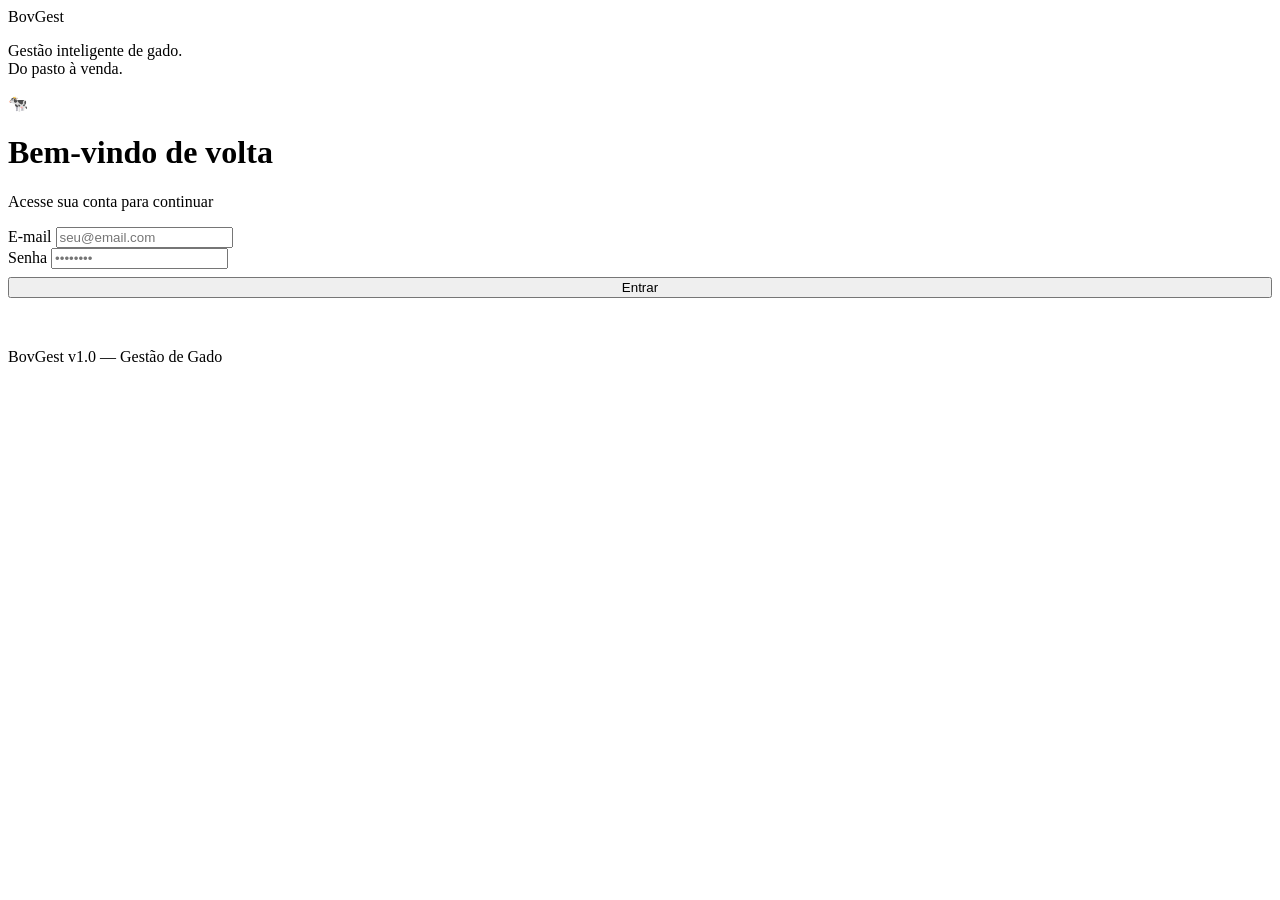
==== index.html @ 1600a2b7 "Create index.html" ====
<!DOCTYPE html>
<html lang="pt-BR">
<head>
  <meta charset="UTF-8" />
  <meta name="viewport" content="width=device-width, initial-scale=1.0" />
  <title>BovGest — Acesso</title>
  <link rel="stylesheet" href="styles.css" />
</head>
<body>

<div class="login-page">
  <!-- Cover -->
  <div class="login-cover">
    <div class="login-cover__logo">Bov<span>Gest</span></div>
    <p class="login-cover__tagline">Gestão inteligente de gado.<br>Do pasto à venda.</p>
    <div class="login-cover__art">🐄</div>
  </div>

  <!-- Painel de login -->
  <div class="login-panel">
    <h1 class="login-panel__title">Bem-vindo de volta</h1>
    <p class="login-panel__sub">Acesse sua conta para continuar</p>

    <form class="login-form" id="login-form" onsubmit="handleLogin(event)">
      <div class="form-group">
        <label class="form-label" for="email">E-mail</label>
        <input
          class="form-input"
          type="email"
          id="email"
          name="email"
          placeholder="seu@email.com"
          required
          autocomplete="email"
        />
      </div>

      <div class="form-group">
        <label class="form-label" for="password">Senha</label>
        <input
          class="form-input"
          type="password"
          id="password"
          name="password"
          placeholder="••••••••"
          required
          autocomplete="current-password"
        />
      </div>

      <button class="btn btn-primary" type="submit" id="login-btn" style="width:100%;justify-content:center;margin-top:8px;">
        Entrar
      </button>

      <div id="login-error" class="hidden" style="
        margin-top:14px;
        padding:10px 14px;
        background:var(--danger-light);
        color:var(--danger);
        border-radius:var(--radius);
        font-size:.85rem;
      "></div>
    </form>

    <p class="login-footer">
      BovGest v1.0 &mdash; Gestão de Gado
    </p>
  </div>
</div>

<!-- Scripts -->
<script src="api/supabase.js"></script>
<script src="api/helpers.js"></script>
<script>
  // Redireciona se já estiver logado
  document.addEventListener('DOMContentLoaded', () => {
    if (SupabaseAPI.isAuthenticated()) {
      window.location.href = 'dashboard.html';
    }
  });

  async function handleLogin(e) {
    e.preventDefault();
    const btn = document.getElementById('login-btn');
    const errEl = document.getElementById('login-error');

    const email    = document.getElementById('email').value.trim();
    const password = document.getElementById('password').value;

    errEl.classList.add('hidden');
    Helpers.setLoading(btn, true);

    try {
      await SupabaseAPI.signIn(email, password);
      window.location.href = 'dashboard.html';
    } catch (err) {
      errEl.textContent = err.message || 'Falha ao entrar. Verifique suas credenciais.';
      errEl.classList.remove('hidden');
    } finally {
      Helpers.setLoading(btn, false, 'Entrar');
    }
  }
</script>
</body>
</html>
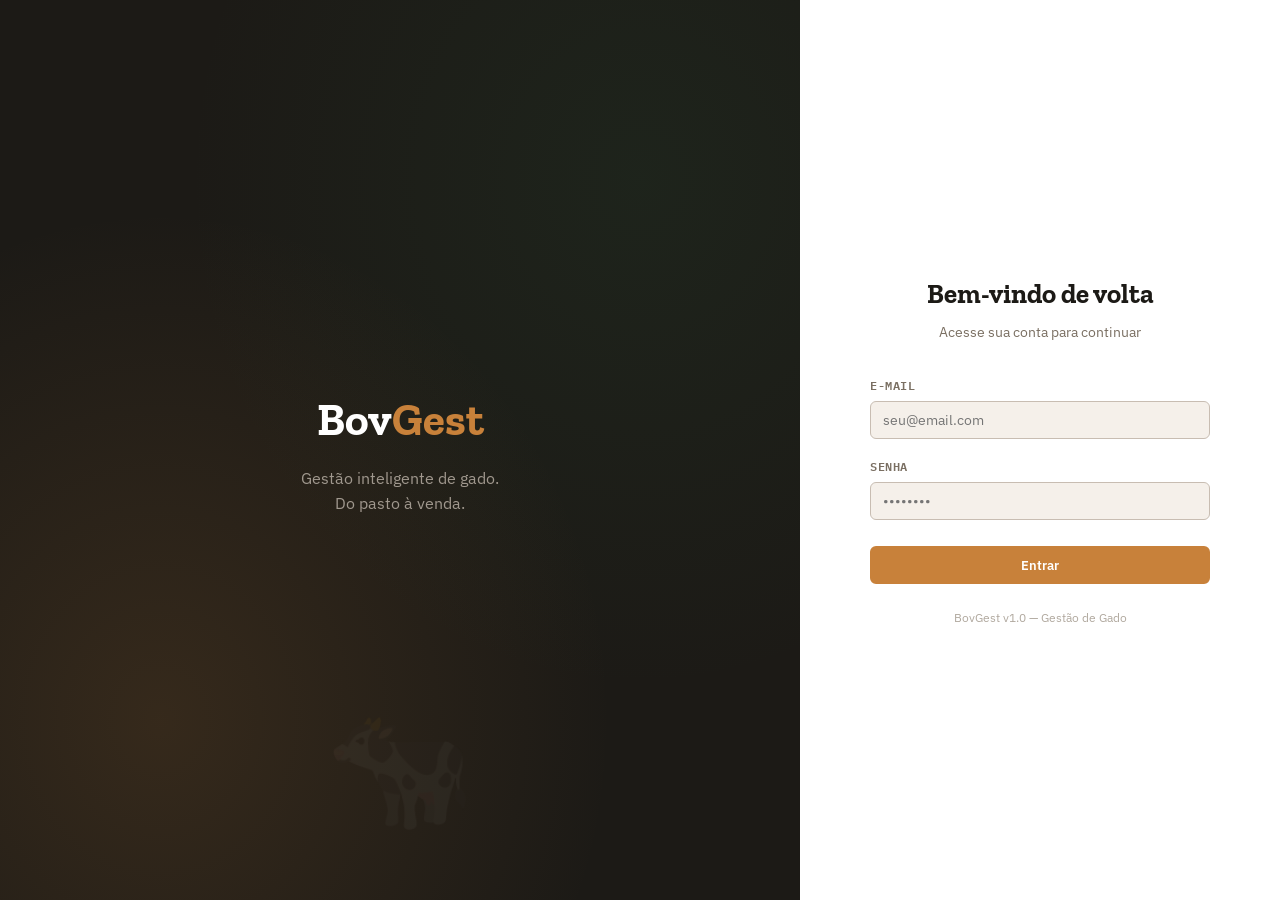
==== commit 7708be8b: "Update index.html" ====
--- a/index.html
+++ b/index.html
@@ -9,19 +9,20 @@
 <body>
 
 <div class="login-page">
-  <!-- Cover -->
+
+  <!-- Coluna esquerda: visual -->
   <div class="login-cover">
     <div class="login-cover__logo">Bov<span>Gest</span></div>
     <p class="login-cover__tagline">Gestão inteligente de gado.<br>Do pasto à venda.</p>
     <div class="login-cover__art">🐄</div>
   </div>
 
-  <!-- Painel de login -->
+  <!-- Coluna direita: formulário -->
   <div class="login-panel">
     <h1 class="login-panel__title">Bem-vindo de volta</h1>
     <p class="login-panel__sub">Acesse sua conta para continuar</p>
 
-    <form class="login-form" id="login-form" onsubmit="handleLogin(event)">
+    <form class="login-form" id="login-form">
       <div class="form-group">
         <label class="form-label" for="email">E-mail</label>
         <input
@@ -48,18 +49,28 @@
         />
       </div>
 
-      <button class="btn btn-primary" type="submit" id="login-btn" style="width:100%;justify-content:center;margin-top:8px;">
+      <button
+        class="btn btn-primary"
+        type="submit"
+        id="login-btn"
+        style="width:100%;justify-content:center;margin-top:8px;"
+      >
         Entrar
       </button>
 
-      <div id="login-error" class="hidden" style="
-        margin-top:14px;
-        padding:10px 14px;
-        background:var(--danger-light);
-        color:var(--danger);
-        border-radius:var(--radius);
-        font-size:.85rem;
-      "></div>
+      <div
+        id="login-error"
+        style="
+          display:none;
+          margin-top:14px;
+          padding:10px 14px;
+          background:#fee2e2;
+          color:#dc2626;
+          border-radius:var(--radius);
+          font-size:.85rem;
+          border:1px solid #fca5a5;
+        "
+      ></div>
     </form>
 
     <p class="login-footer">
@@ -68,38 +79,40 @@
   </div>
 </div>
 
-<!-- Scripts -->
 <script src="api/supabase.js"></script>
 <script src="api/helpers.js"></script>
 <script>
-  // Redireciona se já estiver logado
   document.addEventListener('DOMContentLoaded', () => {
+    // Redireciona para o dashboard se já estiver autenticado
     if (SupabaseAPI.isAuthenticated()) {
       window.location.href = 'dashboard.html';
+      return;
     }
+
+    const form   = document.getElementById('login-form');
+    const btn    = document.getElementById('login-btn');
+    const errEl  = document.getElementById('login-error');
+
+    form.addEventListener('submit', async (e) => {
+      e.preventDefault();
+
+      const email    = document.getElementById('email').value.trim();
+      const password = document.getElementById('password').value;
+
+      errEl.style.display = 'none';
+      Helpers.setLoading(btn, true);
+
+      try {
+        await SupabaseAPI.signIn(email, password);
+        window.location.href = 'dashboard.html';
+      } catch (err) {
+        errEl.textContent   = err.message || 'Falha ao entrar. Verifique suas credenciais.';
+        errEl.style.display = 'block';
+      } finally {
+        Helpers.setLoading(btn, false, 'Entrar');
+      }
+    });
   });
-
-  async function handleLogin(e) {
-    e.preventDefault();
-    const btn = document.getElementById('login-btn');
-    const errEl = document.getElementById('login-error');
-
-    const email    = document.getElementById('email').value.trim();
-    const password = document.getElementById('password').value;
-
-    errEl.classList.add('hidden');
-    Helpers.setLoading(btn, true);
-
-    try {
-      await SupabaseAPI.signIn(email, password);
-      window.location.href = 'dashboard.html';
-    } catch (err) {
-      errEl.textContent = err.message || 'Falha ao entrar. Verifique suas credenciais.';
-      errEl.classList.remove('hidden');
-    } finally {
-      Helpers.setLoading(btn, false, 'Entrar');
-    }
-  }
 </script>
 </body>
 </html>
--- a/styles.css
+++ b/styles.css
@@ -0,0 +1,831 @@
+/* ─────────────────────────────────────────────────────────────────────────────
+   BovGest — Sistema de Gestão de Gado
+   Design: Earthy industrial — tons de terra, tipografia slab, utilidade real
+   ───────────────────────────────────────────────────────────────────────────── */
+
+@import url('https://fonts.googleapis.com/css2?family=Zilla+Slab:wght@400;500;600;700&family=IBM+Plex+Mono:wght@400;500&family=IBM+Plex+Sans:wght@300;400;500;600&display=swap');
+
+/* ─── TOKENS ──────────────────────────────────────────────────────────────── */
+:root {
+  --brand:        #c8813a;
+  --brand-dark:   #a0612b;
+  --brand-light:  #f0d4b0;
+  --accent:       #2f7a4d;
+  --accent-light: #d4ede0;
+  --danger:       #b83232;
+  --danger-light: #fce8e8;
+  --warn:         #c49a0a;
+  --warn-light:   #fdf3cc;
+  --info:         #2a6fad;
+
+  --bg:           #f5f0ea;
+  --bg-card:      #ffffff;
+  --bg-sidebar:   #1c1a16;
+  --bg-header:    #251f18;
+
+  --text:         #1c1a16;
+  --text-muted:   #7a6f62;
+  --text-light:   #b0a89e;
+  --text-inverse: #f5f0ea;
+
+  --border:       #e0d6cc;
+  --border-dark:  #c8bdb2;
+
+  --radius:       6px;
+  --radius-lg:    12px;
+  --shadow-sm:    0 1px 3px rgba(0,0,0,.10);
+  --shadow:       0 4px 16px rgba(0,0,0,.12);
+  --shadow-lg:    0 12px 40px rgba(0,0,0,.18);
+
+  --sidebar-w:    240px;
+  --header-h:     60px;
+
+  --font-display: 'Zilla Slab', Georgia, serif;
+  --font-body:    'IBM Plex Sans', sans-serif;
+  --font-mono:    'IBM Plex Mono', monospace;
+
+  --transition:   all .2s ease;
+}
+
+/* ─── RESET ───────────────────────────────────────────────────────────────── */
+*, *::before, *::after { box-sizing: border-box; margin: 0; padding: 0; }
+html { font-size: 15px; -webkit-font-smoothing: antialiased; }
+body {
+  font-family: var(--font-body);
+  background: var(--bg);
+  color: var(--text);
+  line-height: 1.6;
+  min-height: 100vh;
+}
+a { color: var(--brand); text-decoration: none; }
+a:hover { color: var(--brand-dark); }
+img { max-width: 100%; display: block; }
+button { cursor: pointer; font-family: inherit; }
+input, select, textarea { font-family: inherit; }
+
+/* ─── LAYOUT PRINCIPAL ────────────────────────────────────────────────────── */
+.app-layout {
+  display: grid;
+  grid-template-columns: var(--sidebar-w) 1fr;
+  grid-template-rows: var(--header-h) 1fr;
+  grid-template-areas:
+    "sidebar header"
+    "sidebar main";
+  min-height: 100vh;
+}
+
+/* ─── SIDEBAR ──────────────────────────────────────────────────────────────── */
+.sidebar {
+  grid-area: sidebar;
+  background: var(--bg-sidebar);
+  display: flex;
+  flex-direction: column;
+  position: fixed;
+  top: 0; left: 0;
+  width: var(--sidebar-w);
+  height: 100vh;
+  z-index: 100;
+  overflow: hidden;
+}
+
+.sidebar__brand {
+  display: flex;
+  align-items: center;
+  gap: 10px;
+  padding: 20px 20px 16px;
+  border-bottom: 1px solid rgba(255,255,255,.08);
+}
+
+.sidebar__brand-icon {
+  width: 36px; height: 36px;
+  background: var(--brand);
+  border-radius: var(--radius);
+  display: grid;
+  place-items: center;
+  font-size: 18px;
+  flex-shrink: 0;
+}
+
+.sidebar__brand-name {
+  font-family: var(--font-display);
+  font-size: 1.15rem;
+  font-weight: 700;
+  color: var(--text-inverse);
+  letter-spacing: .01em;
+}
+
+.sidebar__brand-sub {
+  font-size: .65rem;
+  color: var(--text-light);
+  font-family: var(--font-mono);
+  letter-spacing: .06em;
+  text-transform: uppercase;
+}
+
+.sidebar__nav {
+  flex: 1;
+  padding: 16px 12px;
+  overflow-y: auto;
+  display: flex;
+  flex-direction: column;
+  gap: 2px;
+}
+
+.nav-label {
+  font-size: .6rem;
+  font-family: var(--font-mono);
+  letter-spacing: .1em;
+  text-transform: uppercase;
+  color: var(--text-light);
+  padding: 12px 8px 4px;
+  opacity: .7;
+}
+
+.nav-link {
+  display: flex;
+  align-items: center;
+  gap: 10px;
+  padding: 9px 12px;
+  border-radius: var(--radius);
+  color: #c8c0b8;
+  font-size: .88rem;
+  font-weight: 500;
+  transition: var(--transition);
+}
+
+.nav-link:hover {
+  background: rgba(255,255,255,.06);
+  color: #fff;
+}
+
+.nav-link.active {
+  background: var(--brand);
+  color: #fff;
+}
+
+.nav-link__icon {
+  width: 20px;
+  text-align: center;
+  font-size: 1rem;
+  flex-shrink: 0;
+}
+
+.sidebar__footer {
+  padding: 12px;
+  border-top: 1px solid rgba(255,255,255,.08);
+}
+
+.sidebar__user {
+  display: flex;
+  align-items: center;
+  gap: 10px;
+  padding: 10px 12px;
+  border-radius: var(--radius);
+  cursor: pointer;
+  transition: var(--transition);
+}
+
+.sidebar__user:hover { background: rgba(255,255,255,.06); }
+
+.sidebar__avatar {
+  width: 34px; height: 34px;
+  border-radius: 50%;
+  background: var(--brand-dark);
+  display: grid;
+  place-items: center;
+  font-size: .85rem;
+  font-weight: 700;
+  color: #fff;
+  flex-shrink: 0;
+}
+
+.sidebar__username {
+  font-size: .85rem;
+  font-weight: 500;
+  color: #e0d8d0;
+  white-space: nowrap;
+  overflow: hidden;
+  text-overflow: ellipsis;
+}
+
+.sidebar__role {
+  font-size: .7rem;
+  color: var(--text-light);
+  font-family: var(--font-mono);
+}
+
+/* ─── HEADER ───────────────────────────────────────────────────────────────── */
+.header {
+  grid-area: header;
+  background: var(--bg-header);
+  display: flex;
+  align-items: center;
+  justify-content: space-between;
+  padding: 0 28px;
+  position: sticky;
+  top: 0;
+  z-index: 50;
+  border-bottom: 1px solid rgba(255,255,255,.06);
+}
+
+.header__title {
+  font-family: var(--font-display);
+  font-size: 1.1rem;
+  font-weight: 600;
+  color: var(--text-inverse);
+}
+
+.header__actions {
+  display: flex;
+  align-items: center;
+  gap: 12px;
+}
+
+/* ─── MAIN CONTENT ─────────────────────────────────────────────────────────── */
+.main {
+  grid-area: main;
+  padding: 28px;
+  overflow-y: auto;
+}
+
+.page-header {
+  display: flex;
+  align-items: flex-end;
+  justify-content: space-between;
+  margin-bottom: 24px;
+  flex-wrap: wrap;
+  gap: 16px;
+}
+
+.page-title {
+  font-family: var(--font-display);
+  font-size: 1.6rem;
+  font-weight: 700;
+  color: var(--text);
+}
+
+.page-subtitle {
+  font-size: .85rem;
+  color: var(--text-muted);
+  margin-top: 2px;
+}
+
+/* ─── CARDS ────────────────────────────────────────────────────────────────── */
+.card {
+  background: var(--bg-card);
+  border: 1px solid var(--border);
+  border-radius: var(--radius-lg);
+  box-shadow: var(--shadow-sm);
+}
+
+.card-body { padding: 20px; }
+.card-header {
+  padding: 16px 20px;
+  border-bottom: 1px solid var(--border);
+  display: flex;
+  align-items: center;
+  justify-content: space-between;
+}
+.card-title {
+  font-family: var(--font-display);
+  font-size: 1rem;
+  font-weight: 600;
+}
+
+/* ─── STAT CARDS ────────────────────────────────────────────────────────────── */
+.stats-grid {
+  display: grid;
+  grid-template-columns: repeat(auto-fill, minmax(200px, 1fr));
+  gap: 16px;
+  margin-bottom: 24px;
+}
+
+.stat-card {
+  background: var(--bg-card);
+  border: 1px solid var(--border);
+  border-radius: var(--radius-lg);
+  padding: 20px;
+  position: relative;
+  overflow: hidden;
+  transition: var(--transition);
+}
+
+.stat-card:hover { box-shadow: var(--shadow); transform: translateY(-1px); }
+
+.stat-card::before {
+  content: '';
+  position: absolute;
+  top: 0; left: 0; right: 0;
+  height: 3px;
+  background: var(--brand);
+}
+
+.stat-card.green::before { background: var(--accent); }
+.stat-card.blue::before  { background: var(--info); }
+.stat-card.red::before   { background: var(--danger); }
+
+.stat-icon {
+  font-size: 1.4rem;
+  margin-bottom: 10px;
+}
+
+.stat-value {
+  font-family: var(--font-display);
+  font-size: 1.8rem;
+  font-weight: 700;
+  line-height: 1;
+  margin-bottom: 4px;
+}
+
+.stat-label {
+  font-size: .78rem;
+  color: var(--text-muted);
+  font-family: var(--font-mono);
+  text-transform: uppercase;
+  letter-spacing: .04em;
+}
+
+/* ─── GRID LAYOUT ──────────────────────────────────────────────────────────── */
+.grid-2 { display: grid; grid-template-columns: repeat(2, 1fr); gap: 20px; }
+.grid-3 { display: grid; grid-template-columns: repeat(3, 1fr); gap: 20px; }
+.grid-auto { display: grid; grid-template-columns: repeat(auto-fill, minmax(260px, 1fr)); gap: 20px; }
+
+/* ─── TABLE ────────────────────────────────────────────────────────────────── */
+.table-wrapper { overflow-x: auto; }
+
+table {
+  width: 100%;
+  border-collapse: collapse;
+  font-size: .88rem;
+}
+
+thead th {
+  background: #f8f4f0;
+  padding: 10px 14px;
+  text-align: left;
+  font-weight: 600;
+  font-size: .75rem;
+  font-family: var(--font-mono);
+  text-transform: uppercase;
+  letter-spacing: .05em;
+  color: var(--text-muted);
+  border-bottom: 2px solid var(--border);
+  white-space: nowrap;
+}
+
+tbody td {
+  padding: 11px 14px;
+  border-bottom: 1px solid var(--border);
+  vertical-align: middle;
+}
+
+tbody tr:last-child td { border-bottom: none; }
+tbody tr:hover { background: #fdfaf7; }
+
+.table__empty {
+  text-align: center;
+  color: var(--text-muted);
+  padding: 40px !important;
+  font-style: italic;
+}
+
+/* ─── BUTTONS ──────────────────────────────────────────────────────────────── */
+.btn {
+  display: inline-flex;
+  align-items: center;
+  gap: 6px;
+  padding: 8px 18px;
+  border-radius: var(--radius);
+  font-size: .88rem;
+  font-weight: 600;
+  font-family: var(--font-body);
+  border: 2px solid transparent;
+  transition: var(--transition);
+  white-space: nowrap;
+}
+
+.btn:disabled { opacity: .5; cursor: not-allowed; }
+
+.btn-primary {
+  background: var(--brand);
+  color: #fff;
+  border-color: var(--brand);
+}
+.btn-primary:hover { background: var(--brand-dark); border-color: var(--brand-dark); }
+
+.btn-secondary {
+  background: transparent;
+  color: var(--text);
+  border-color: var(--border-dark);
+}
+.btn-secondary:hover { border-color: var(--text-muted); background: #faf6f2; }
+
+.btn-danger {
+  background: var(--danger);
+  color: #fff;
+  border-color: var(--danger);
+}
+.btn-danger:hover { background: #922626; }
+
+.btn-ghost {
+  background: transparent;
+  color: var(--text-muted);
+  border-color: transparent;
+  padding: 6px 10px;
+}
+.btn-ghost:hover { color: var(--text); background: var(--bg); }
+
+.btn-sm { padding: 5px 12px; font-size: .8rem; }
+.btn-icon { padding: 7px; }
+
+/* ─── FORMS ────────────────────────────────────────────────────────────────── */
+.form-group {
+  display: flex;
+  flex-direction: column;
+  gap: 6px;
+  margin-bottom: 18px;
+}
+
+.form-label {
+  font-size: .8rem;
+  font-weight: 600;
+  color: var(--text-muted);
+  font-family: var(--font-mono);
+  text-transform: uppercase;
+  letter-spacing: .05em;
+}
+
+.form-input,
+.form-select,
+.form-textarea {
+  width: 100%;
+  padding: 9px 12px;
+  background: var(--bg);
+  border: 1.5px solid var(--border-dark);
+  border-radius: var(--radius);
+  font-size: .9rem;
+  color: var(--text);
+  transition: var(--transition);
+  outline: none;
+}
+
+.form-input:focus,
+.form-select:focus,
+.form-textarea:focus {
+  border-color: var(--brand);
+  background: #fff;
+  box-shadow: 0 0 0 3px rgba(200, 129, 58, .15);
+}
+
+.form-input.input--error,
+.form-select.input--error { border-color: var(--danger); }
+
+.form-textarea { resize: vertical; min-height: 80px; }
+.form-row { display: grid; grid-template-columns: 1fr 1fr; gap: 16px; }
+.form-actions { display: flex; gap: 10px; justify-content: flex-end; padding-top: 8px; }
+
+/* ─── BADGE ────────────────────────────────────────────────────────────────── */
+.badge {
+  display: inline-block;
+  padding: 2px 10px;
+  border-radius: 99px;
+  font-size: .72rem;
+  font-weight: 600;
+  font-family: var(--font-mono);
+  text-transform: uppercase;
+  letter-spacing: .04em;
+}
+.badge--green { background: var(--accent-light); color: #1d5c35; }
+.badge--gray  { background: #e8e4e0; color: #5a5550; }
+.badge--blue  { background: #d4e6f5; color: #1a4f7a; }
+.badge--yellow { background: var(--warn-light); color: #7a5e00; }
+.badge--orange { background: var(--brand-light); color: var(--brand-dark); }
+
+/* ─── MODAL ────────────────────────────────────────────────────────────────── */
+.modal {
+  display: none;
+  position: fixed;
+  inset: 0;
+  background: rgba(28,26,22,.6);
+  backdrop-filter: blur(3px);
+  z-index: 1000;
+  align-items: center;
+  justify-content: center;
+  padding: 20px;
+}
+
+.modal--open { display: flex; }
+
+.modal__box {
+  background: var(--bg-card);
+  border-radius: var(--radius-lg);
+  box-shadow: var(--shadow-lg);
+  width: 100%;
+  max-width: 520px;
+  max-height: 90vh;
+  overflow-y: auto;
+  animation: slideUp .22s ease;
+}
+
+@keyframes slideUp {
+  from { transform: translateY(20px); opacity: 0; }
+  to   { transform: translateY(0);    opacity: 1; }
+}
+
+.modal__header {
+  display: flex;
+  align-items: center;
+  justify-content: space-between;
+  padding: 18px 22px;
+  border-bottom: 1px solid var(--border);
+}
+
+.modal__title {
+  font-family: var(--font-display);
+  font-size: 1.1rem;
+  font-weight: 700;
+}
+
+.modal__close {
+  background: none;
+  border: none;
+  font-size: 1.3rem;
+  color: var(--text-muted);
+  cursor: pointer;
+  line-height: 1;
+  padding: 2px 6px;
+  border-radius: 4px;
+  transition: var(--transition);
+}
+.modal__close:hover { background: var(--bg); color: var(--text); }
+
+.modal__body { padding: 22px; }
+
+/* ─── TOAST ────────────────────────────────────────────────────────────────── */
+.toast-container {
+  position: fixed;
+  bottom: 24px; right: 24px;
+  z-index: 9999;
+  display: flex;
+  flex-direction: column;
+  gap: 8px;
+  pointer-events: none;
+}
+
+.toast {
+  display: flex;
+  align-items: center;
+  gap: 10px;
+  padding: 12px 18px;
+  border-radius: var(--radius);
+  background: var(--bg-header);
+  color: var(--text-inverse);
+  font-size: .88rem;
+  font-weight: 500;
+  box-shadow: var(--shadow-lg);
+  opacity: 0;
+  transform: translateX(30px);
+  transition: all .3s ease;
+  pointer-events: all;
+  max-width: 340px;
+}
+
+.toast--show { opacity: 1; transform: translateX(0); }
+.toast--success .toast__icon { color: #6fcf97; }
+.toast--error   .toast__icon { color: #eb5757; }
+.toast--warning .toast__icon { color: #f2c94c; }
+.toast--info    .toast__icon { color: #56ccf2; }
+
+/* ─── LOGIN PAGE ───────────────────────────────────────────────────────────── */
+.login-page {
+  min-height: 100vh;
+  display: grid;
+  grid-template-columns: 1fr 480px;
+}
+
+.login-cover {
+  background: var(--bg-sidebar);
+  display: flex;
+  flex-direction: column;
+  align-items: center;
+  justify-content: center;
+  padding: 60px;
+  position: relative;
+  overflow: hidden;
+}
+
+.login-cover::before {
+  content: '';
+  position: absolute;
+  inset: 0;
+  background:
+    radial-gradient(ellipse at 20% 80%, rgba(200,129,58,.15) 0%, transparent 50%),
+    radial-gradient(ellipse at 80% 20%, rgba(47,122,77,.10) 0%, transparent 50%);
+}
+
+.login-cover__logo {
+  font-family: var(--font-display);
+  font-size: 3rem;
+  font-weight: 700;
+  color: #fff;
+  position: relative;
+}
+
+.login-cover__logo span { color: var(--brand); }
+
+.login-cover__tagline {
+  color: #a0988e;
+  font-size: 1.05rem;
+  margin-top: 10px;
+  position: relative;
+  text-align: center;
+}
+
+.login-cover__art {
+  position: absolute;
+  bottom: 40px;
+  font-size: 8rem;
+  opacity: .04;
+}
+
+.login-panel {
+  background: #fff;
+  display: flex;
+  flex-direction: column;
+  align-items: center;
+  justify-content: center;
+  padding: 60px 48px;
+}
+
+.login-panel__title {
+  font-family: var(--font-display);
+  font-size: 1.8rem;
+  font-weight: 700;
+  margin-bottom: 6px;
+}
+
+.login-panel__sub {
+  color: var(--text-muted);
+  font-size: .9rem;
+  margin-bottom: 32px;
+}
+
+.login-form { width: 100%; max-width: 340px; }
+
+.login-footer {
+  margin-top: 24px;
+  font-size: .8rem;
+  color: var(--text-light);
+  text-align: center;
+}
+
+/* ─── SEARCH + FILTER BAR ──────────────────────────────────────────────────── */
+.filter-bar {
+  display: flex;
+  align-items: center;
+  gap: 10px;
+  flex-wrap: wrap;
+  margin-bottom: 20px;
+}
+
+.filter-bar .form-input { max-width: 240px; }
+.filter-bar .form-select { max-width: 180px; }
+
+/* ─── EMPTY STATE ──────────────────────────────────────────────────────────── */
+.empty-state {
+  display: flex;
+  flex-direction: column;
+  align-items: center;
+  justify-content: center;
+  padding: 60px 20px;
+  color: var(--text-muted);
+  text-align: center;
+}
+
+.empty-state__icon { font-size: 3rem; margin-bottom: 12px; opacity: .4; }
+.empty-state__title { font-family: var(--font-display); font-size: 1.1rem; margin-bottom: 6px; }
+.empty-state__sub { font-size: .88rem; }
+
+/* ─── LOT CARD ─────────────────────────────────────────────────────────────── */
+.lot-card {
+  background: var(--bg-card);
+  border: 1px solid var(--border);
+  border-radius: var(--radius-lg);
+  padding: 18px 20px;
+  transition: var(--transition);
+  cursor: pointer;
+  position: relative;
+}
+
+.lot-card:hover { box-shadow: var(--shadow); border-color: var(--brand-light); }
+.lot-card__name { font-family: var(--font-display); font-size: 1rem; font-weight: 700; margin-bottom: 4px; }
+.lot-card__info { font-size: .82rem; color: var(--text-muted); margin-bottom: 12px; font-family: var(--font-mono); }
+
+.lot-card__stats {
+  display: grid;
+  grid-template-columns: 1fr 1fr;
+  gap: 8px;
+  padding-top: 12px;
+  border-top: 1px solid var(--border);
+}
+
+.lot-card__stat-label { font-size: .7rem; color: var(--text-light); font-family: var(--font-mono); }
+.lot-card__stat-value { font-size: .95rem; font-weight: 600; font-family: var(--font-display); }
+
+.lot-card__actions {
+  position: absolute;
+  top: 14px; right: 14px;
+  display: flex;
+  gap: 4px;
+  opacity: 0;
+  transition: var(--transition);
+}
+
+.lot-card:hover .lot-card__actions { opacity: 1; }
+
+/* ─── TABS ─────────────────────────────────────────────────────────────────── */
+.tabs { display: flex; border-bottom: 2px solid var(--border); gap: 0; margin-bottom: 24px; }
+.tab {
+  padding: 10px 20px;
+  font-size: .88rem;
+  font-weight: 600;
+  color: var(--text-muted);
+  border-bottom: 2px solid transparent;
+  margin-bottom: -2px;
+  cursor: pointer;
+  transition: var(--transition);
+  background: none;
+  border-top: none; border-left: none; border-right: none;
+}
+.tab:hover { color: var(--brand); }
+.tab.active { color: var(--brand); border-bottom-color: var(--brand); }
+
+/* ─── ADMIN SPECIFIC ──────────────────────────────────────────────────────── */
+.admin-header {
+  background: linear-gradient(135deg, #1c1a16 0%, #2a241a 100%);
+  padding: 20px 28px;
+  margin: -28px -28px 24px;
+  border-bottom: 3px solid var(--brand);
+}
+
+.admin-header h1 {
+  font-family: var(--font-display);
+  font-size: 1.4rem;
+  color: #fff;
+}
+
+.admin-header p { font-size: .85rem; color: #a0988e; margin-top: 2px; }
+
+.user-row { display: flex; align-items: center; gap: 10px; }
+.user-row__avatar {
+  width: 30px; height: 30px;
+  border-radius: 50%;
+  background: var(--brand);
+  display: grid; place-items: center;
+  font-size: .78rem; font-weight: 700; color: #fff;
+}
+
+/* ─── SCROLLBAR ────────────────────────────────────────────────────────────── */
+::-webkit-scrollbar { width: 6px; height: 6px; }
+::-webkit-scrollbar-track { background: transparent; }
+::-webkit-scrollbar-thumb { background: var(--border-dark); border-radius: 99px; }
+::-webkit-scrollbar-thumb:hover { background: var(--text-light); }
+
+/* ─── RESPONSIVE ───────────────────────────────────────────────────────────── */
+@media (max-width: 900px) {
+  .app-layout {
+    grid-template-columns: 1fr;
+    grid-template-areas: "header" "main";
+  }
+  .sidebar { display: none; }
+  .main { padding: 16px; }
+  .stats-grid { grid-template-columns: repeat(2, 1fr); }
+  .login-page { grid-template-columns: 1fr; }
+  .login-cover { display: none; }
+  .form-row { grid-template-columns: 1fr; }
+  .grid-2, .grid-3 { grid-template-columns: 1fr; }
+}
+
+@media (max-width: 480px) {
+  .stats-grid { grid-template-columns: 1fr; }
+}
+
+/* ─── UTILITIES ────────────────────────────────────────────────────────────── */
+.text-right { text-align: right; }
+.text-center { text-align: center; }
+.text-muted { color: var(--text-muted); }
+.text-mono { font-family: var(--font-mono); }
+.text-success { color: var(--accent); }
+.text-danger { color: var(--danger); }
+.fw-bold { font-weight: 700; }
+.mt-0 { margin-top: 0; }
+.mb-0 { margin-bottom: 0; }
+.mb-16 { margin-bottom: 16px; }
+.mb-24 { margin-bottom: 24px; }
+.d-flex { display: flex; }
+.align-center { align-items: center; }
+.gap-8 { gap: 8px; }
+.gap-12 { gap: 12px; }
+.flex-1 { flex: 1; }
+.hidden { display: none !important; }
+.loading { opacity: .6; pointer-events: none; }
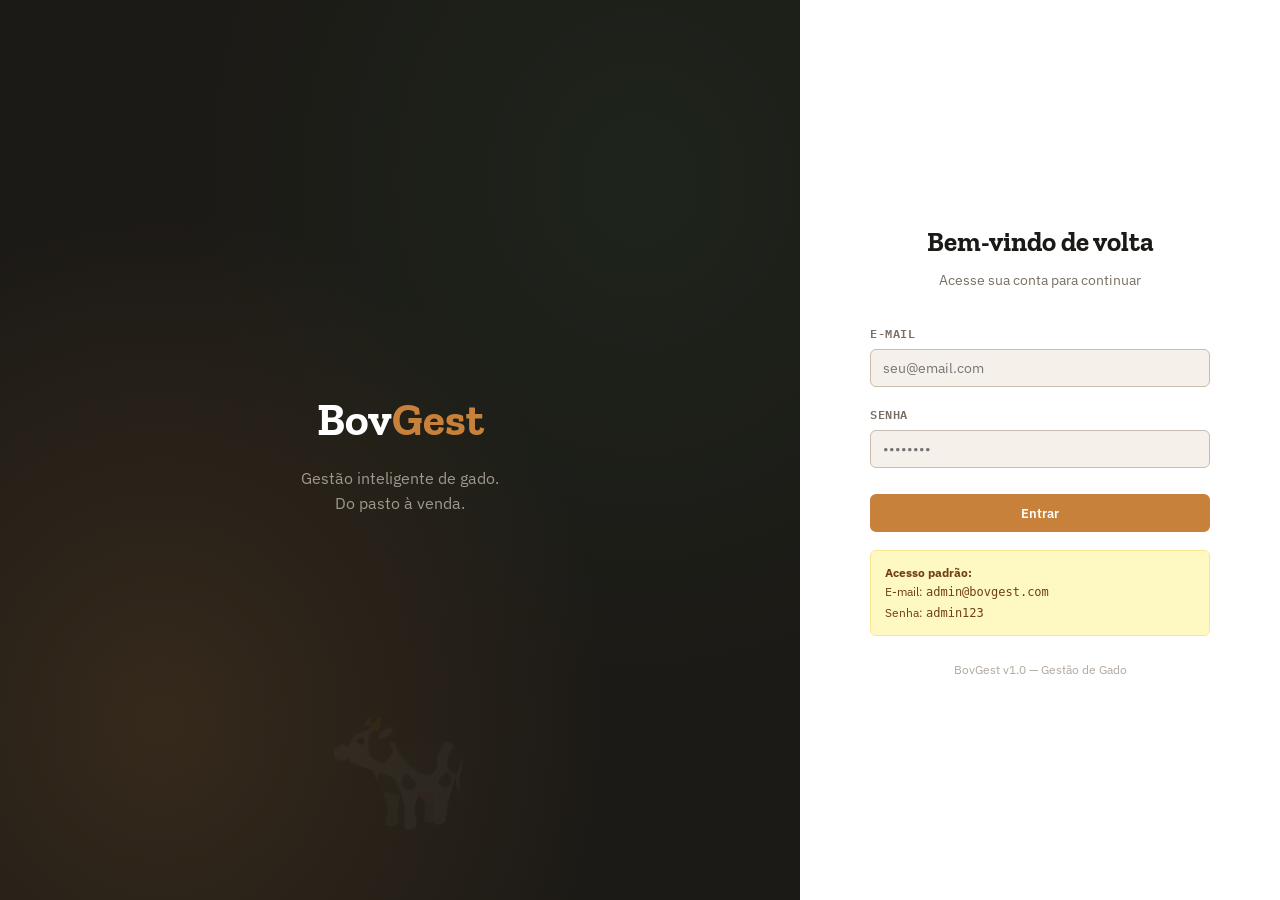
==== commit 4bf5bf04: "Update index.html" ====
--- a/index.html
+++ b/index.html
@@ -22,7 +22,7 @@
     <h1 class="login-panel__title">Bem-vindo de volta</h1>
     <p class="login-panel__sub">Acesse sua conta para continuar</p>
 
-    <form class="login-form" id="login-form">
+    <div class="login-form" id="login-form">
       <div class="form-group">
         <label class="form-label" for="email">E-mail</label>
         <input
@@ -31,7 +31,6 @@
           id="email"
           name="email"
           placeholder="seu@email.com"
-          required
           autocomplete="email"
         />
       </div>
@@ -44,15 +43,15 @@
           id="password"
           name="password"
           placeholder="••••••••"
-          required
           autocomplete="current-password"
         />
       </div>
 
       <button
         class="btn btn-primary"
-        type="submit"
+        type="button"
         id="login-btn"
+        onclick="handleLogin()"
         style="width:100%;justify-content:center;margin-top:8px;"
       >
         Entrar
@@ -66,12 +65,18 @@
           padding:10px 14px;
           background:#fee2e2;
           color:#dc2626;
-          border-radius:var(--radius);
+          border-radius:var(--radius, 8px);
           font-size:.85rem;
           border:1px solid #fca5a5;
         "
       ></div>
-    </form>
+
+      <div style="margin-top:18px;padding:12px 14px;background:#fef9c3;color:#713f12;border-radius:var(--radius,8px);font-size:.8rem;border:1px solid #fde68a;">
+        <strong>Acesso padrão:</strong><br>
+        E-mail: <code>admin@bovgest.com</code><br>
+        Senha: <code>admin123</code>
+      </div>
+    </div>
 
     <p class="login-footer">
       BovGest v1.0 &mdash; Gestão de Gado
@@ -79,40 +84,48 @@
   </div>
 </div>
 
-<script src="api/supabase.js"></script>
-<script src="api/helpers.js"></script>
+<script src="lib/supabase.js"></script>
 <script>
-  document.addEventListener('DOMContentLoaded', () => {
-    // Redireciona para o dashboard se já estiver autenticado
-    if (SupabaseAPI.isAuthenticated()) {
-      window.location.href = 'dashboard.html';
+  // Redireciona se já estiver logado
+  if (typeof SupabaseAPI !== 'undefined' && SupabaseAPI.isAuthenticated()) {
+    window.location.href = 'dashboard.html';
+  }
+
+  // Enter dispara login
+  document.getElementById('password').addEventListener('keydown', function(e) {
+    if (e.key === 'Enter') handleLogin();
+  });
+  document.getElementById('email').addEventListener('keydown', function(e) {
+    if (e.key === 'Enter') handleLogin();
+  });
+
+  async function handleLogin() {
+    const btn      = document.getElementById('login-btn');
+    const errEl    = document.getElementById('login-error');
+    const email    = document.getElementById('email').value.trim();
+    const password = document.getElementById('password').value;
+
+    if (!email || !password) {
+      errEl.textContent   = 'Preencha e-mail e senha.';
+      errEl.style.display = 'block';
       return;
     }
 
-    const form   = document.getElementById('login-form');
-    const btn    = document.getElementById('login-btn');
-    const errEl  = document.getElementById('login-error');
+    btn.disabled    = true;
+    btn.textContent = 'Entrando...';
+    errEl.style.display = 'none';
 
-    form.addEventListener('submit', async (e) => {
-      e.preventDefault();
-
-      const email    = document.getElementById('email').value.trim();
-      const password = document.getElementById('password').value;
-
-      errEl.style.display = 'none';
-      Helpers.setLoading(btn, true);
-
-      try {
-        await SupabaseAPI.signIn(email, password);
-        window.location.href = 'dashboard.html';
-      } catch (err) {
-        errEl.textContent   = err.message || 'Falha ao entrar. Verifique suas credenciais.';
-        errEl.style.display = 'block';
-      } finally {
-        Helpers.setLoading(btn, false, 'Entrar');
-      }
-    });
-  });
+    try {
+      await SupabaseAPI.signIn(email, password);
+      window.location.href = 'dashboard.html';
+    } catch (err) {
+      errEl.textContent   = err.message || 'Falha ao entrar. Verifique suas credenciais.';
+      errEl.style.display = 'block';
+    } finally {
+      btn.disabled    = false;
+      btn.textContent = 'Entrar';
+    }
+  }
 </script>
 </body>
 </html>
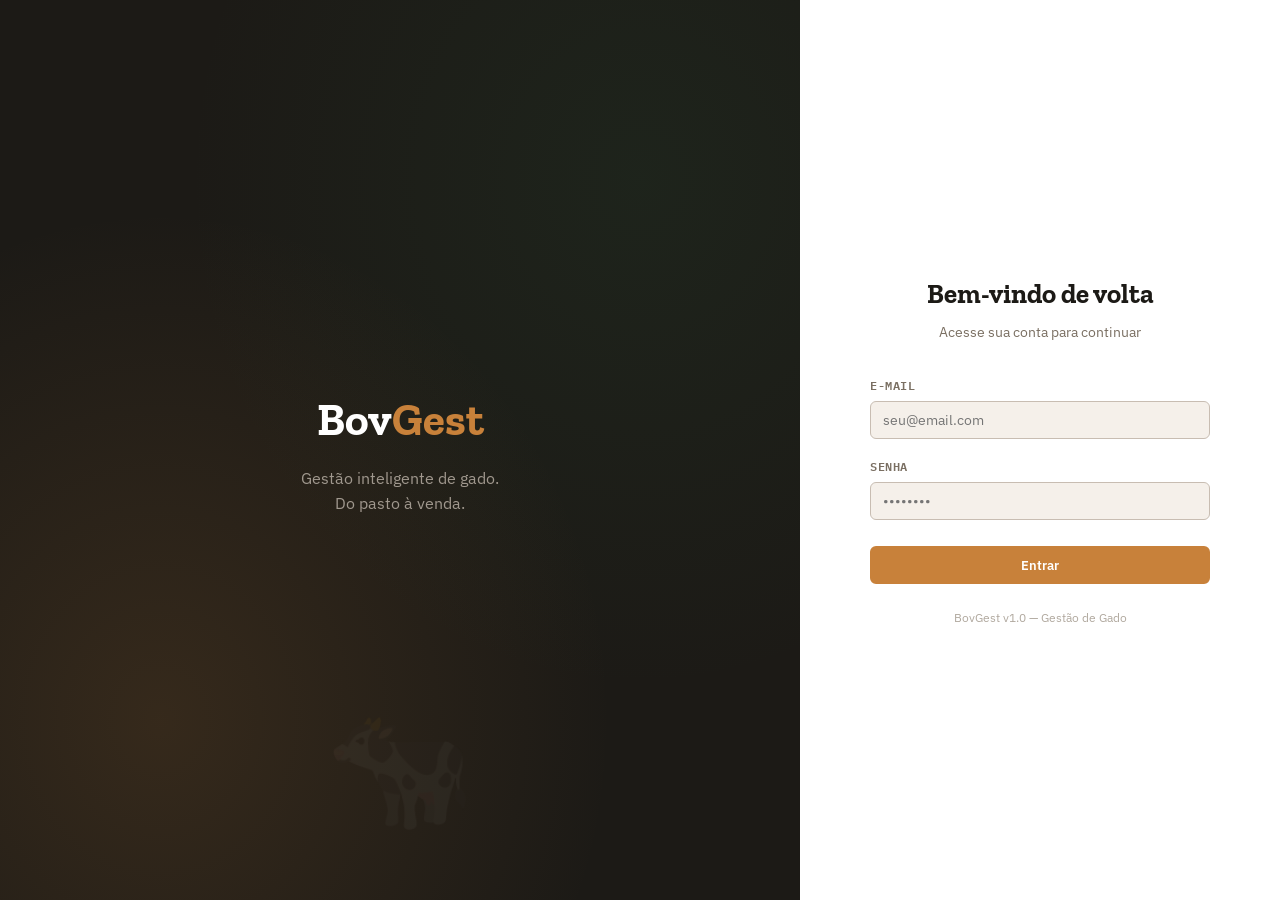
==== commit 78cd2352: "Update index.html" ====
--- a/index.html
+++ b/index.html
@@ -71,11 +71,7 @@
         "
       ></div>
 
-      <div style="margin-top:18px;padding:12px 14px;background:#fef9c3;color:#713f12;border-radius:var(--radius,8px);font-size:.8rem;border:1px solid #fde68a;">
-        <strong>Acesso padrão:</strong><br>
-        E-mail: <code>admin@bovgest.com</code><br>
-        Senha: <code>admin123</code>
-      </div>
+
     </div>
 
     <p class="login-footer">
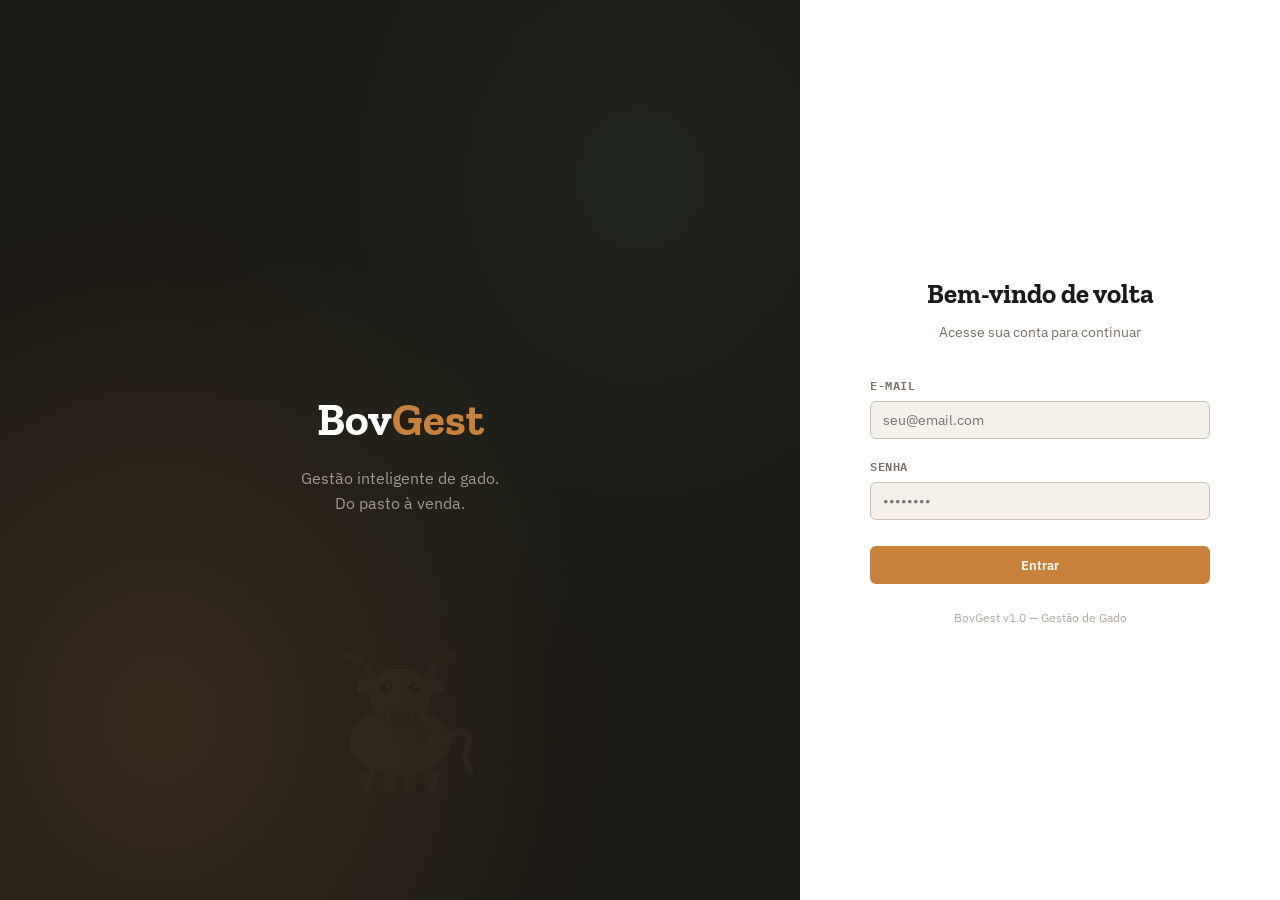
==== commit 401d4894: "Update index.html" ====
--- a/index.html
+++ b/index.html
@@ -4,6 +4,7 @@
   <meta charset="UTF-8" />
   <meta name="viewport" content="width=device-width, initial-scale=1.0" />
   <title>BovGest — Acesso</title>
+  <link rel="icon" type="image/svg+xml" href="favicon.svg" />
   <link rel="stylesheet" href="styles.css" />
 </head>
 <body>
@@ -14,7 +15,31 @@
   <div class="login-cover">
     <div class="login-cover__logo">Bov<span>Gest</span></div>
     <p class="login-cover__tagline">Gestão inteligente de gado.<br>Do pasto à venda.</p>
-    <div class="login-cover__art">🐄</div>
+    <div class="login-cover__art">
+      <svg width="180" height="180" viewBox="0 0 64 64" fill="none" xmlns="http://www.w3.org/2000/svg">
+        <ellipse cx="32" cy="40" rx="18" ry="12" fill="#c8a86b"/>
+        <ellipse cx="32" cy="24" rx="11" ry="10" fill="#c8a86b"/>
+        <ellipse cx="32" cy="31" rx="7" ry="4.5" fill="#a07848"/>
+        <circle cx="29.5" cy="31.5" r="1.5" fill="#7a5030"/>
+        <circle cx="34.5" cy="31.5" r="1.5" fill="#7a5030"/>
+        <circle cx="27" cy="21" r="2.2" fill="#1a0e00"/>
+        <circle cx="37" cy="21" r="2.2" fill="#1a0e00"/>
+        <circle cx="27.7" cy="20.4" r="0.7" fill="#fff"/>
+        <circle cx="37.7" cy="20.4" r="0.7" fill="#fff"/>
+        <ellipse cx="20" cy="20" rx="4" ry="2.5" fill="#c8a86b" transform="rotate(-30 20 20)"/>
+        <ellipse cx="44" cy="20" rx="4" ry="2.5" fill="#c8a86b" transform="rotate(30 44 20)"/>
+        <ellipse cx="20" cy="20" rx="2.2" ry="1.3" fill="#e8b4a0" transform="rotate(-30 20 20)"/>
+        <ellipse cx="44" cy="20" rx="2.2" ry="1.3" fill="#e8b4a0" transform="rotate(30 44 20)"/>
+        <path d="M22 16 Q16 8 13 10" stroke="#8B6914" stroke-width="2.5" stroke-linecap="round" fill="none"/>
+        <path d="M42 16 Q48 8 51 10" stroke="#8B6914" stroke-width="2.5" stroke-linecap="round" fill="none"/>
+        <rect x="18" y="50" width="5" height="8" rx="2" fill="#a07848"/>
+        <rect x="26" y="51" width="5" height="7" rx="2" fill="#a07848"/>
+        <rect x="33" y="51" width="5" height="7" rx="2" fill="#a07848"/>
+        <rect x="41" y="50" width="5" height="8" rx="2" fill="#a07848"/>
+        <path d="M50 38 Q58 34 56 42 Q54 46 57 50" stroke="#c8a86b" stroke-width="2" stroke-linecap="round" fill="none"/>
+        <ellipse cx="36" cy="37" rx="7" ry="5" fill="#8B5E3C" opacity="0.4"/>
+      </svg>
+    </div>
   </div>
 
   <!-- Coluna direita: formulário -->
--- a/styles.css
+++ b/styles.css
@@ -829,3 +829,15 @@
 .flex-1 { flex: 1; }
 .hidden { display: none !important; }
 .loading { opacity: .6; pointer-events: none; }
+
+/* ── ADIÇÕES BovGest Planilha ── */
+.badge--em-atraso { background: #fee2e2; color: #dc2626; }
+.badge--parcelado { background: #fef9c3; color: #713f12; }
+.badge--pendente  { background: #fff7ed; color: #c2410c; }
+:root { --surface-alt: #f9fafb; }
+.hidden { display: none !important; }
+
+/* ── Filtro de Período — Relatórios ── */
+.rel-period-btn { background: var(--surface); border: 1px solid var(--border); color: var(--text-muted); border-radius: var(--radius); padding: 5px 13px; font-size: .8rem; cursor: pointer; transition: all .15s; }
+.rel-period-btn:hover { border-color: var(--accent); color: var(--accent); }
+.rel-period-btn.active { background: var(--accent); border-color: var(--accent); color: #fff; font-weight: 700; }
